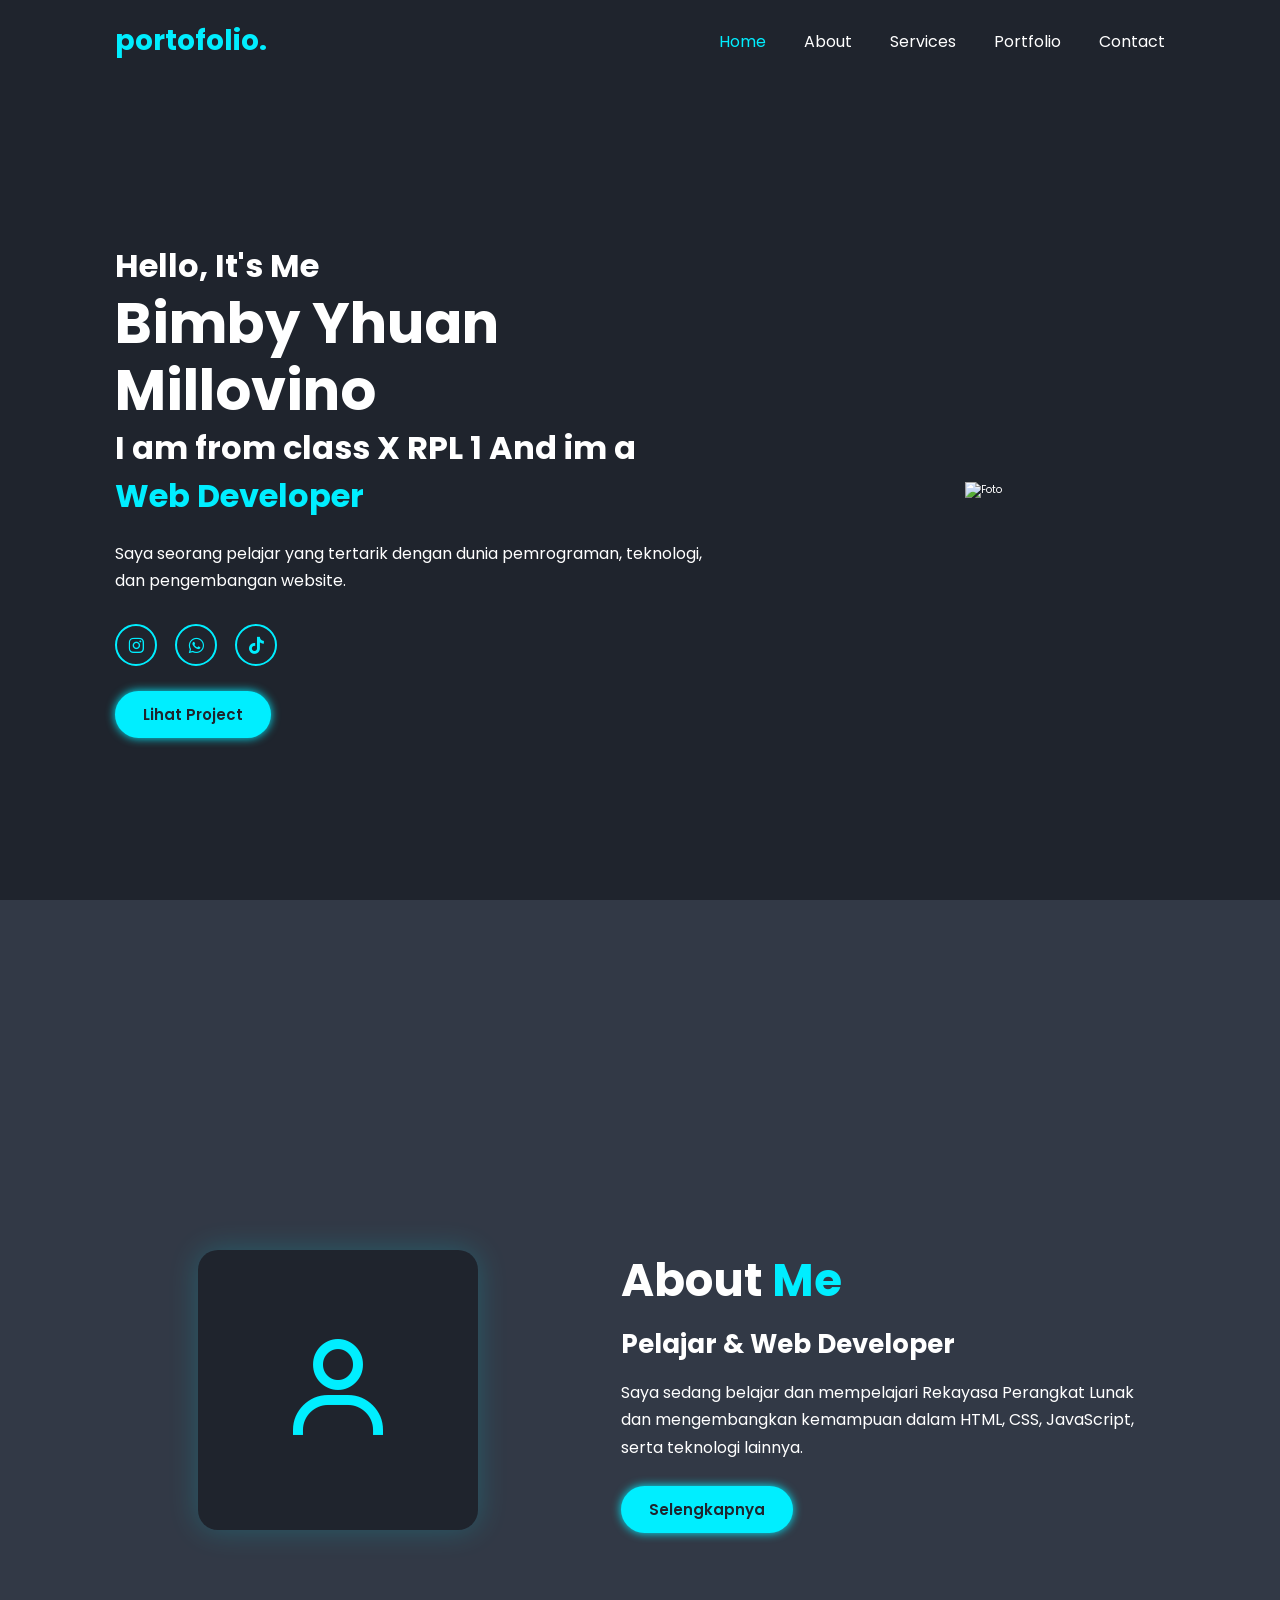
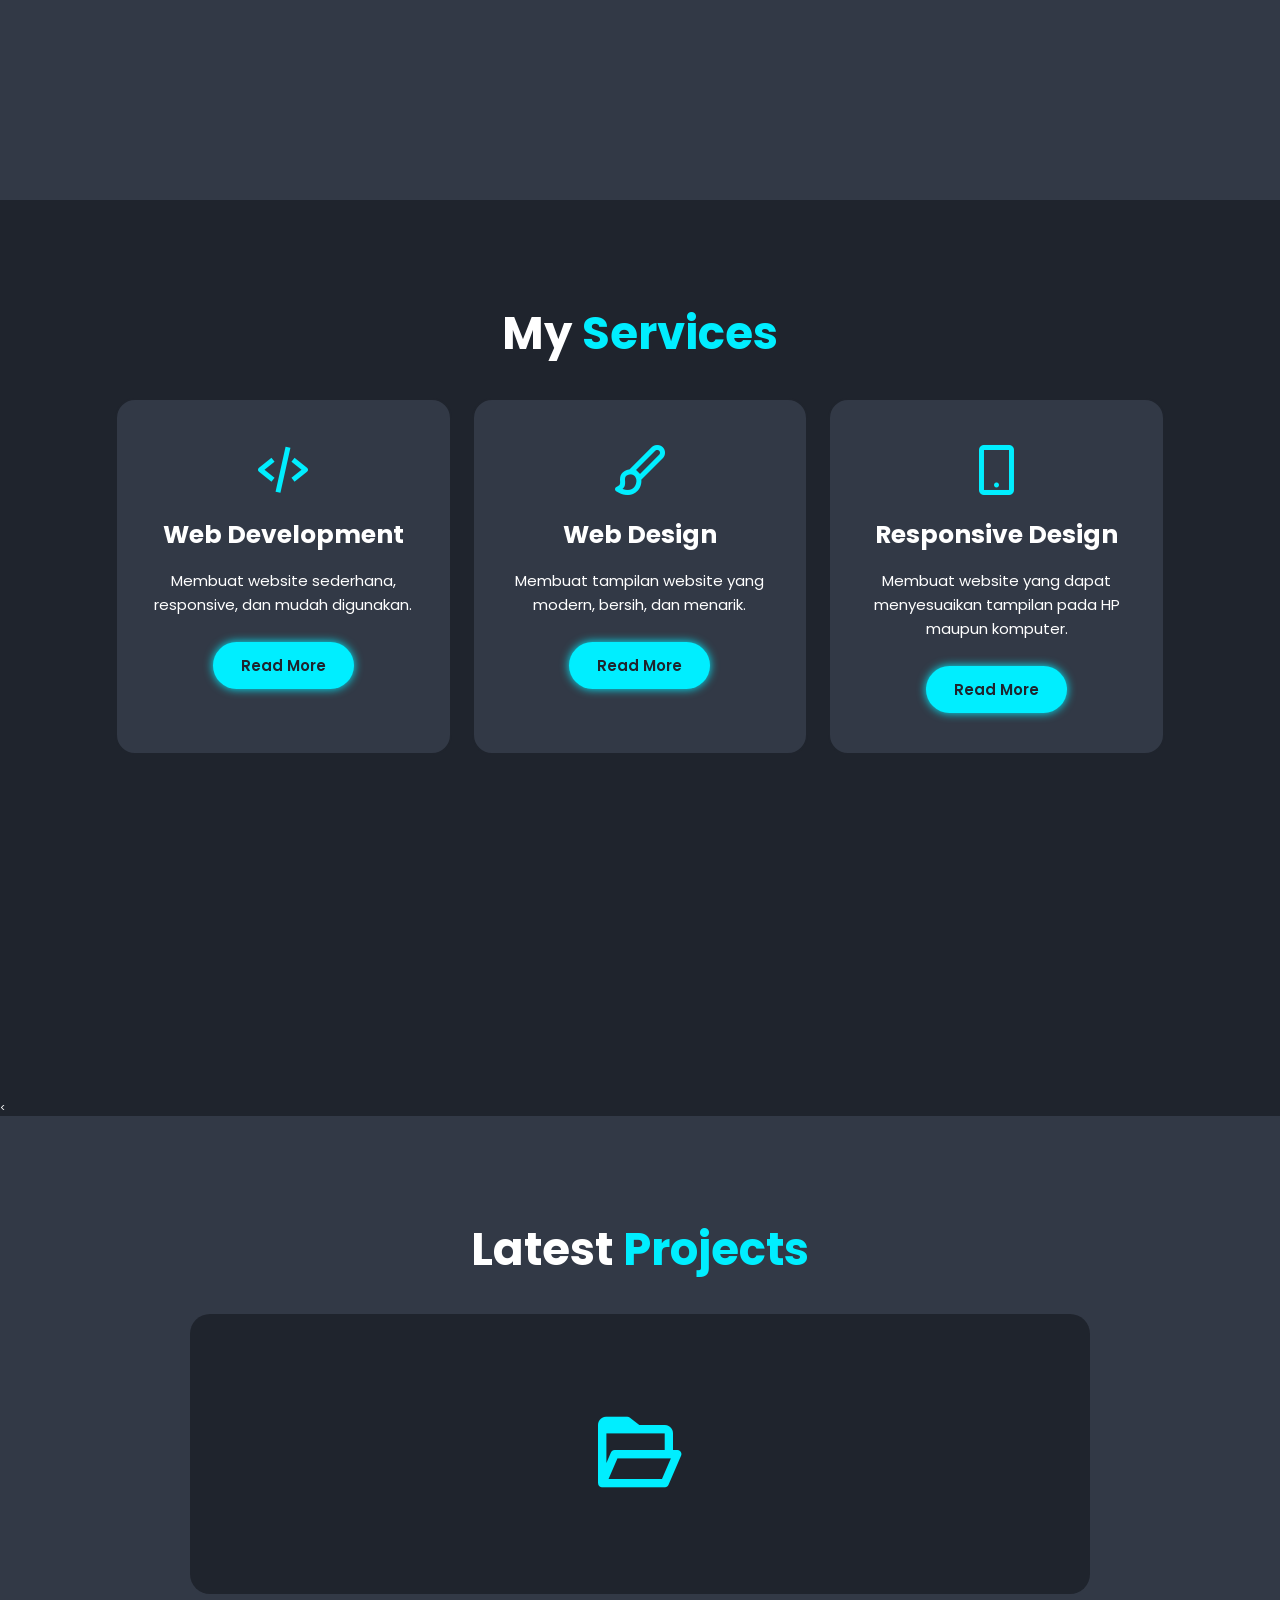
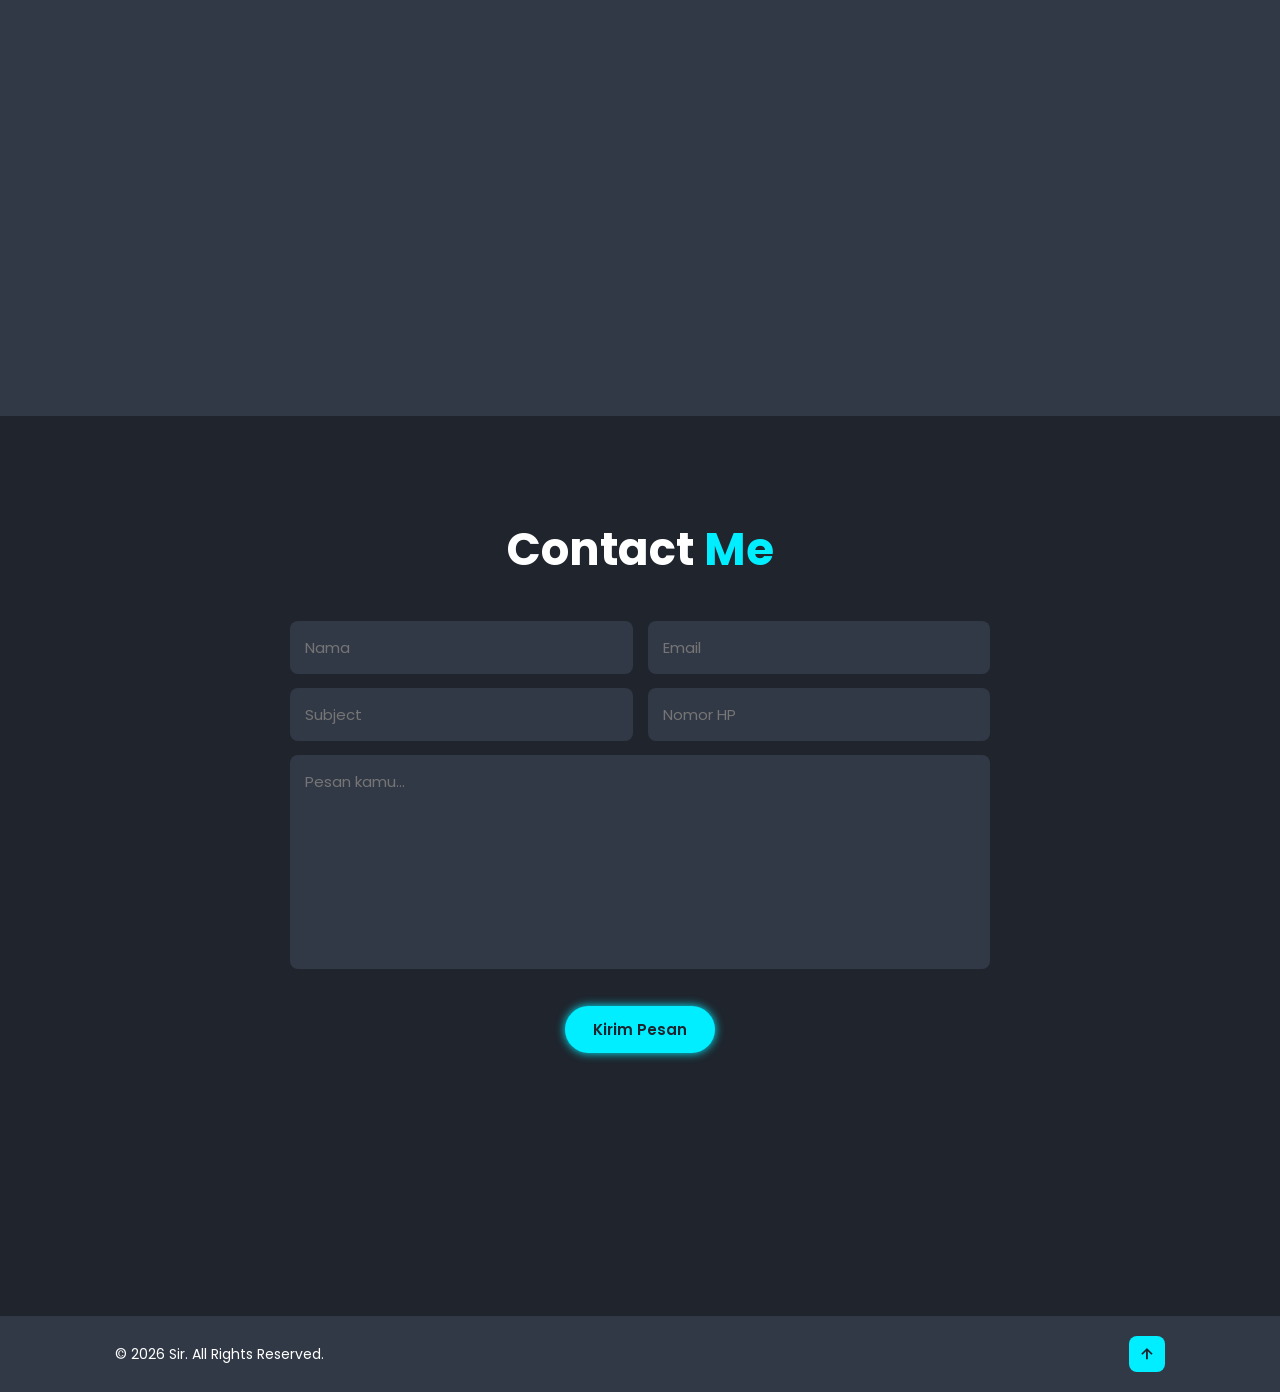
==== index.html @ c968d8e3 "Rename index (2).html to index.html" ====
<!DOCTYPE html>
<html lang="id">

<head>
    <meta charset="UTF-8">
    <meta name="viewport" content="width=device-width, initial-scale=1.0">
    <title>Portfolio | Sir</title>

    <!-- Boxicons -->
    <link href="https://unpkg.com/boxicons@2.1.4/css/boxicons.min.css" rel="stylesheet">

    <!-- CSS -->
    <link rel="stylesheet" href="style.css">
</head>

<body>

    <!-- Navbar -->
    <header class="header">
        <a href="#home" class="logo"><span>portofolio.</span></a>

        <i class="bx bx-menu" id="menu-icon"></i>

        <nav class="navbar">
            <a href="#home" class="active">Home</a>
            <a href="#about">About</a>
            <a href="#services">Services</a>
            <a href="#portfolio">Portfolio</a>
            <a href="#contact">Contact</a>
        </nav>
    </header>


    <!-- Home -->
    <section class="home" id="home">
        <div class="home-content reveal">
            <h3>Hello, It's Me</h3>
            <h1>Bimby Yhuan Millovino</h1)>
                <h3>I am from class X RPL 1 And im a <span id="typing"></span></h3>

                <p>
                    Saya seorang pelajar yang tertarik dengan dunia
                    pemrograman, teknologi, dan pengembangan website.
                </p>

                <div class="social-media">
                    <a href="https://www.instragram.com/fakyodik?stkn=MWJqdzV2d2hxaXAzaw=="><i
                            class="bx bxl-instagram"></i></a>
                    <a href="https://wa.me/qr/2HFZHZA7HBWBN1"><i class="bx bxl-whatsapp"></i></a>
                    <a href=""><i class="bx bxl-tiktok"></i></a>
                </div>

                <a href="#portfolio" class="btn">Lihat Project</a>
        </div>

        <img src="images/menu.png" alt="Foto" width="200">

        </div>
    </section>


    <!-- About -->
    <section class="about" id="about">
        <div class="about-img reveal">
            <div class="about-box">
                <i class="bx bx-user"></i>
            </div>
        </div>

        <div class="about-content reveal">
            <h2 class="heading">About <span>Me</span></h2>

            <h3>Pelajar & Web Developer</h3>

            <p>
                Saya sedang belajar dan mempelajari Rekayasa Perangkat Lunak
                dan mengembangkan kemampuan dalam HTML, CSS,
                JavaScript, serta teknologi lainnya.
            </p>

            <a href="#contact" class="btn">Selengkapnya</a>
        </div>
    </section>


    <!-- Services -->
    <section class="services" id="services">
        <h2 class="heading">My <span>Services</span></h2>

        <div class="services-container">

            <div class="service-box reveal">
                <i class="bx bx-code-alt"></i>
                <h3>Web Development</h3>
                <p>
                    Membuat website sederhana, responsive,
                    dan mudah digunakan.
                </p>
                <a href="#" class="btn">Read More</a>
            </div>

            <div class="service-box reveal">
                <i class="bx bx-paint"></i>
                <h3>Web Design</h3>
                <p>
                    Membuat tampilan website yang modern,
                    bersih, dan menarik.
                </p>
                <a href="#" class="btn">Read More</a>
            </div>

            <div class="service-box reveal">
                <i class="bx bx-mobile-alt"></i>
                <h3>Responsive Design</h3>
                <p>
                    Membuat website yang dapat menyesuaikan
                    tampilan pada HP maupun komputer.
                </p>
                <a href="#" class="btn">Read More</a>
            </div>

        </div>
    </section>

    <<!-- Portfolio -->
        <section class="portfolio" id="portfolio">
            <h2 class="heading">Latest <span>Projects</span></h2>

            <div class="portfolio-container">

                <a href="https://drive.google.com/drive/folders/1ogwIkoprTf-00N6J4HQ67AAacY0XNGYT"
                    class="portfolio-box reveal" target="_blank">

                    <div class="project-icon">
                        <i class="bx bx-folder-open"></i>
                    </div>

                    <div class="portfolio-layer">
                        <h4>Project Portfolio</h4>
                        <p>
                            Klik untuk melihat project saya di Google Drive.
                        </p>

                        <i class="bx bx-link-external"></i>
                    </div>

                </a>

            </div>
        </section>


        <!-- Contact -->
        <section class="contact" id="contact">
            <h2 class="heading">Contact <span>Me</span></h2>

            <form id="contact-form" class="reveal">

                <div class="input-box">
                    <input type="text" placeholder="Nama" required>
                    <input type="email" placeholder="Email" required>
                </div>

                <div class="input-box">
                    <input type="text" placeholder="Subject" required>
                    <input type="tel" placeholder="Nomor HP">
                </div>

                <textarea cols="30" rows="8" placeholder="Pesan kamu..." required></textarea>

                <button type="submit" class="btn">
                    Kirim Pesan
                </button>

            </form>
        </section>


        <!-- Footer -->
        <footer class="footer">
            <div class="footer-text">
                <p>© 2026 Sir. All Rights Reserved.</p>
            </div>

            <div class="footer-iconTop">
                <a href="#home">
                    <i class="bx bx-up-arrow-alt"></i>
                </a>
            </div>
        </footer>


        <!-- JavaScript -->
        <script src="script.js"></script>

</body>

</html>
---- style.css ----
@import url('https://fonts.googleapis.com/css2?family=Poppins:wght@300;400;500;600;700;800&display=swap');

* {
    margin: 0;
    padding: 0;
    box-sizing: border-box;
    text-decoration: none;
    border: none;
    outline: none;
    scroll-behavior: smooth;
    font-family: 'Poppins', sans-serif;
}

:root {
    --bg-color: #1f242d;
    --second-bg-color: #323946;
    --text-color: #fff;
    --main-color: #00eeff;
}

html {
    font-size: 62.5%;
    overflow-x: hidden;
}

body {
    background: var(--bg-color);
    color: var(--text-color);
}

section {
    min-height: 100vh;
    padding: 10rem 9% 2rem;
}


/* ================= HEADER ================= */

.header {
    position: fixed;
    top: 0;
    left: 0;
    width: 100%;
    padding: 2rem 9%;
    background: var(--bg-color);
    display: flex;
    justify-content: space-between;
    align-items: center;
    z-index: 100;
}

.logo {
    font-size: 2.8rem;
    color: var(--text-color);
    font-weight: 700;
}

.logo span {
    color: var(--main-color);
}

.navbar a {
    font-size: 1.6rem;
    color: var(--text-color);
    margin-left: 3.5rem;
    transition: .3s;
}

.navbar a:hover,
.navbar a.active {
    color: var(--main-color);
}

#menu-icon {
    font-size: 3.6rem;
    color: var(--text-color);
    display: none;
}


/* ================= HOME ================= */

.home {
    display: flex;
    justify-content: space-between;
    align-items: center;
    gap: 4rem;
}

.home-content {
    max-width: 60rem;
}

.home-content h3 {
    font-size: 3.2rem;
    font-weight: 700;
}

.home-content h1 {
    font-size: 5.6rem;
    font-weight: 700;
    line-height: 1.2;
}

.home-content h3 span {
    color: var(--main-color);
}

.home-content p {
    font-size: 1.6rem;
    margin: 2rem 0 3rem;
    line-height: 1.7;
}

.social-media a {
    display: inline-flex;
    justify-content: center;
    align-items: center;
    width: 4.2rem;
    height: 4.2rem;
    border: .2rem solid var(--main-color);
    border-radius: 50%;
    font-size: 2rem;
    color: var(--main-color);
    margin-right: 1.5rem;
    transition: .4s;
}

.social-media a:hover {
    background: var(--main-color);
    color: var(--bg-color);
    box-shadow: 0 0 1.5rem var(--main-color);
}

.btn {
    display: inline-block;
    padding: 1.2rem 2.8rem;
    background: var(--main-color);
    border-radius: 4rem;
    box-shadow: 0 0 1rem var(--main-color);
    font-size: 1.5rem;
    color: var(--bg-color);
    font-weight: 600;
    margin-top: 2.5rem;
    transition: .3s;
}

.btn:hover {
    box-shadow: none;
    transform: scale(1.03);
}

.home-img {
    display: flex;
    justify-content: center;
    align-items: center;
}

.circle {
    width: 32rem;
    height: 32rem;
    border-radius: 50%;
    background: var(--main-color);
    display: flex;
    justify-content: center;
    align-items: center;
    box-shadow: 0 0 4rem var(--main-color);
    animation: float 3s ease-in-out infinite;
}

.profile-icon {
    width: 25rem;
    height: 25rem;
    background: var(--second-bg-color);
    border-radius: 50%;
    display: flex;
    justify-content: center;
    align-items: center;
}

.profile-icon i {
    font-size: 12rem;
    color: var(--main-color);
}

@keyframes float {
    0%, 100% {
        transform: translateY(0);
    }

    50% {
        transform: translateY(-2rem);
    }
}


/* ================= ABOUT ================= */

.about {
    background: var(--second-bg-color);
    display: flex;
    align-items: center;
    gap: 6rem;
}

.about-img {
    width: 45%;
    display: flex;
    justify-content: center;
}

.about-box {
    width: 28rem;
    height: 28rem;
    border-radius: 2rem;
    background: var(--bg-color);
    display: flex;
    justify-content: center;
    align-items: center;
    box-shadow: 0 0 3rem rgba(0, 238, 255, .2);
}

.about-box i {
    font-size: 12rem;
    color: var(--main-color);
}

.about-content {
    width: 55%;
}

.heading {
    font-size: 4.5rem;
    text-align: center;
    margin-bottom: 3rem;
}

.heading span {
    color: var(--main-color);
}

.about-content .heading {
    text-align: left;
    margin-bottom: 1rem;
}

.about-content h3 {
    font-size: 2.6rem;
}

.about-content p {
    font-size: 1.6rem;
    line-height: 1.7;
    margin-top: 1.5rem;
}


/* ================= SERVICES ================= */

.services {
    background: var(--bg-color);
}

.services-container {
    display: grid;
    grid-template-columns: repeat(3, 1fr);
    gap: 2rem;
}

.service-box {
    background: var(--second-bg-color);
    padding: 4rem 2rem;
    border-radius: 2rem;
    text-align: center;
    border: .2rem solid var(--bg-color);
    transition: .4s;
}

.service-box:hover {
    border-color: var(--main-color);
    transform: translateY(-1rem);
}

.service-box i {
    font-size: 6rem;
    color: var(--main-color);
}

.service-box h3 {
    font-size: 2.5rem;
    margin: 1.5rem 0;
}

.service-box p {
    font-size: 1.5rem;
    line-height: 1.6;
}

/* ================= PORTFOLIO ================= */

.portfolio {
    background: var(--second-bg-color);
}

.portfolio-container {
    display: flex;
    justify-content: center;
    align-items: center;
}

.portfolio-box {
    width: 100%;
    max-width: 900px;
    height: 280px;
    background: var(--bg-color);
    border-radius: 2rem;
    overflow: hidden;
    position: relative;
    display: flex;
    justify-content: center;
    align-items: center;
    cursor: pointer;
    border: .2rem solid transparent;
    transition: .4s;
}

.portfolio-box:hover {
    border-color: var(--main-color);
    box-shadow: 0 0 2rem var(--main-color);
}

.project-icon i {
    font-size: 10rem;
    color: var(--main-color);
}

.portfolio-layer {
    position: absolute;
    inset: 0;
    background: linear-gradient(
        rgba(0, 238, 255, .85),
        rgba(0, 238, 255, .95)
    );

    color: var(--bg-color);

    display: flex;
    justify-content: center;
    align-items: center;
    flex-direction: column;

    padding: 2rem;
    text-align: center;

    transform: translateY(100%);
    transition: .4s;
}

.portfolio-box:hover .portfolio-layer {
    transform: translateY(0);
}

.portfolio-layer h4 {
    font-size: 2.6rem;
}

.portfolio-layer p {
    font-size: 1.5rem;
    margin: 1rem 0;
}

.portfolio-layer i {
    font-size: 3rem;
}




/* ================= CONTACT ================= */

.contact {
    background: var(--bg-color);
}

.contact form {
    max-width: 70rem;
    margin: 1rem auto;
    text-align: center;
}

.input-box {
    display: flex;
    gap: 1.5rem;
}

.input-box input,
.contact textarea {
    width: 100%;
    padding: 1.5rem;
    background: var(--second-bg-color);
    color: var(--text-color);
    border-radius: .8rem;
    font-size: 1.5rem;
    margin: .7rem 0;
}

.contact textarea {
    resize: none;
}


/* ================= FOOTER ================= */

.footer {
    display: flex;
    justify-content: space-between;
    align-items: center;
    padding: 2rem 9%;
    background: var(--second-bg-color);
}

.footer-text p {
    font-size: 1.4rem;
}

.footer-iconTop a {
    display: inline-flex;
    justify-content: center;
    align-items: center;
    padding: .8rem;
    background: var(--main-color);
    border-radius: .8rem;
    color: var(--bg-color);
    font-size: 2rem;
}


/* ================= ANIMATION ================= */

.reveal {
    opacity: 0;
    transform: translateY(5rem);
    transition: 1s;
}

.reveal.show {
    opacity: 1;
    transform: translateY(0);
}


/* ================= RESPONSIVE ================= */

@media (max-width: 991px) {

    html {
        font-size: 55%;
    }

    .header {
        padding: 2rem 4%;
    }

    section {
        padding: 10rem 4% 2rem;
    }

    .footer {
        padding: 2rem 4%;
    }
}


@media (max-width: 768px) {

    #menu-icon {
        display: block;
        cursor: pointer;
    }

    .navbar {
        position: absolute;
        top: 100%;
        left: 0;
        width: 100%;
        padding: 1rem 4%;
        background: var(--bg-color);
        display: none;
    }

    .navbar.active {
        display: block;
    }

    .navbar a {
        display: block;
        margin: 2rem 0;
        font-size: 2rem;
    }

    .home {
        flex-direction: column-reverse;
        text-align: center;
        padding-top: 12rem;
    }

    .home-content h3 {
        font-size: 2.6rem;
    }

    .home-content h1 {
        font-size: 4.8rem;
    }

    .circle {
        width: 24rem;
        height: 24rem;
    }

    .profile-icon {
        width: 19rem;
        height: 19rem;
    }

    .profile-icon i {
        font-size: 8rem;
    }

    .about {
        flex-direction: column;
        text-align: center;
    }

    .about-img,
    .about-content {
        width: 100%;
    }

    .about-content .heading {
        text-align: center;
    }

    .services-container,
    .portfolio-container {
        grid-template-columns: 1fr;
    }
}


@media (max-width: 450px) {

    html {
        font-size: 50%;
    }

    .input-box {
        flex-direction: column;
    }

    .footer {
        flex-direction: column-reverse;
        gap: 1.5rem;
    }
}
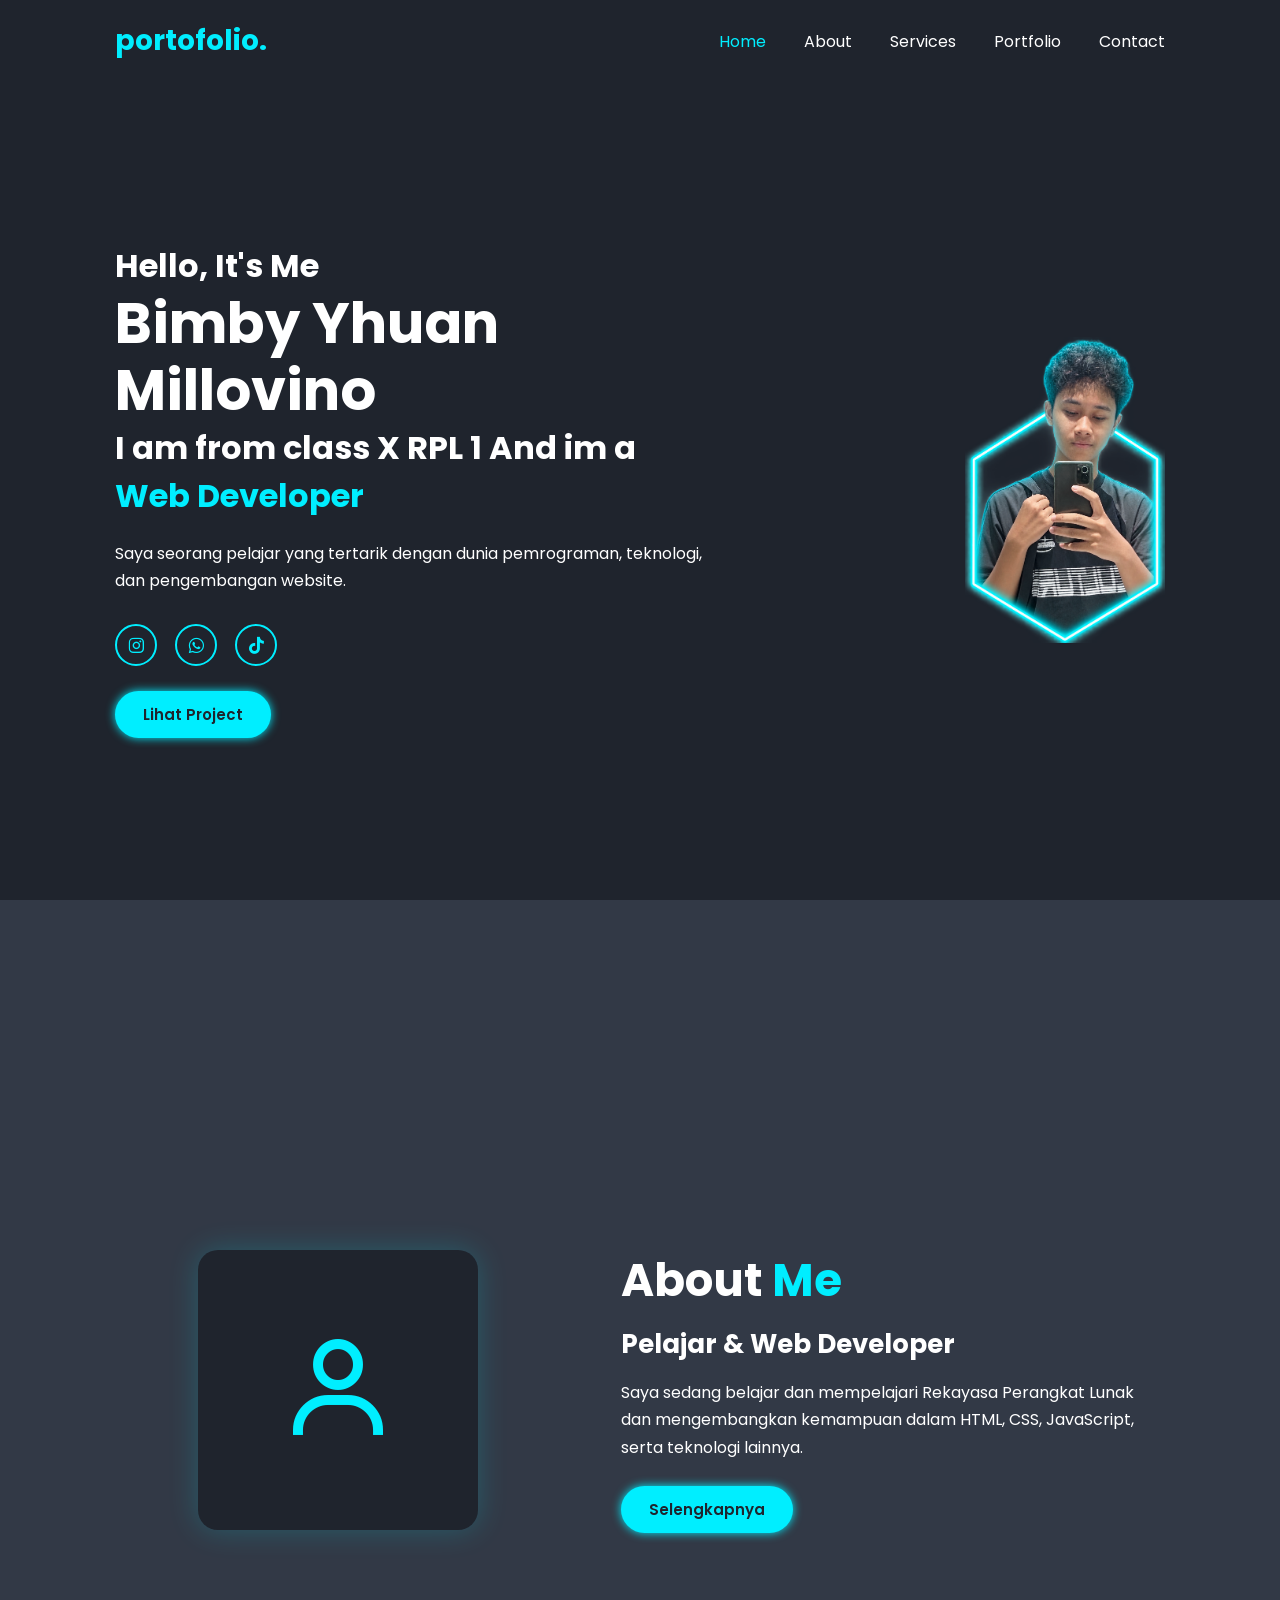
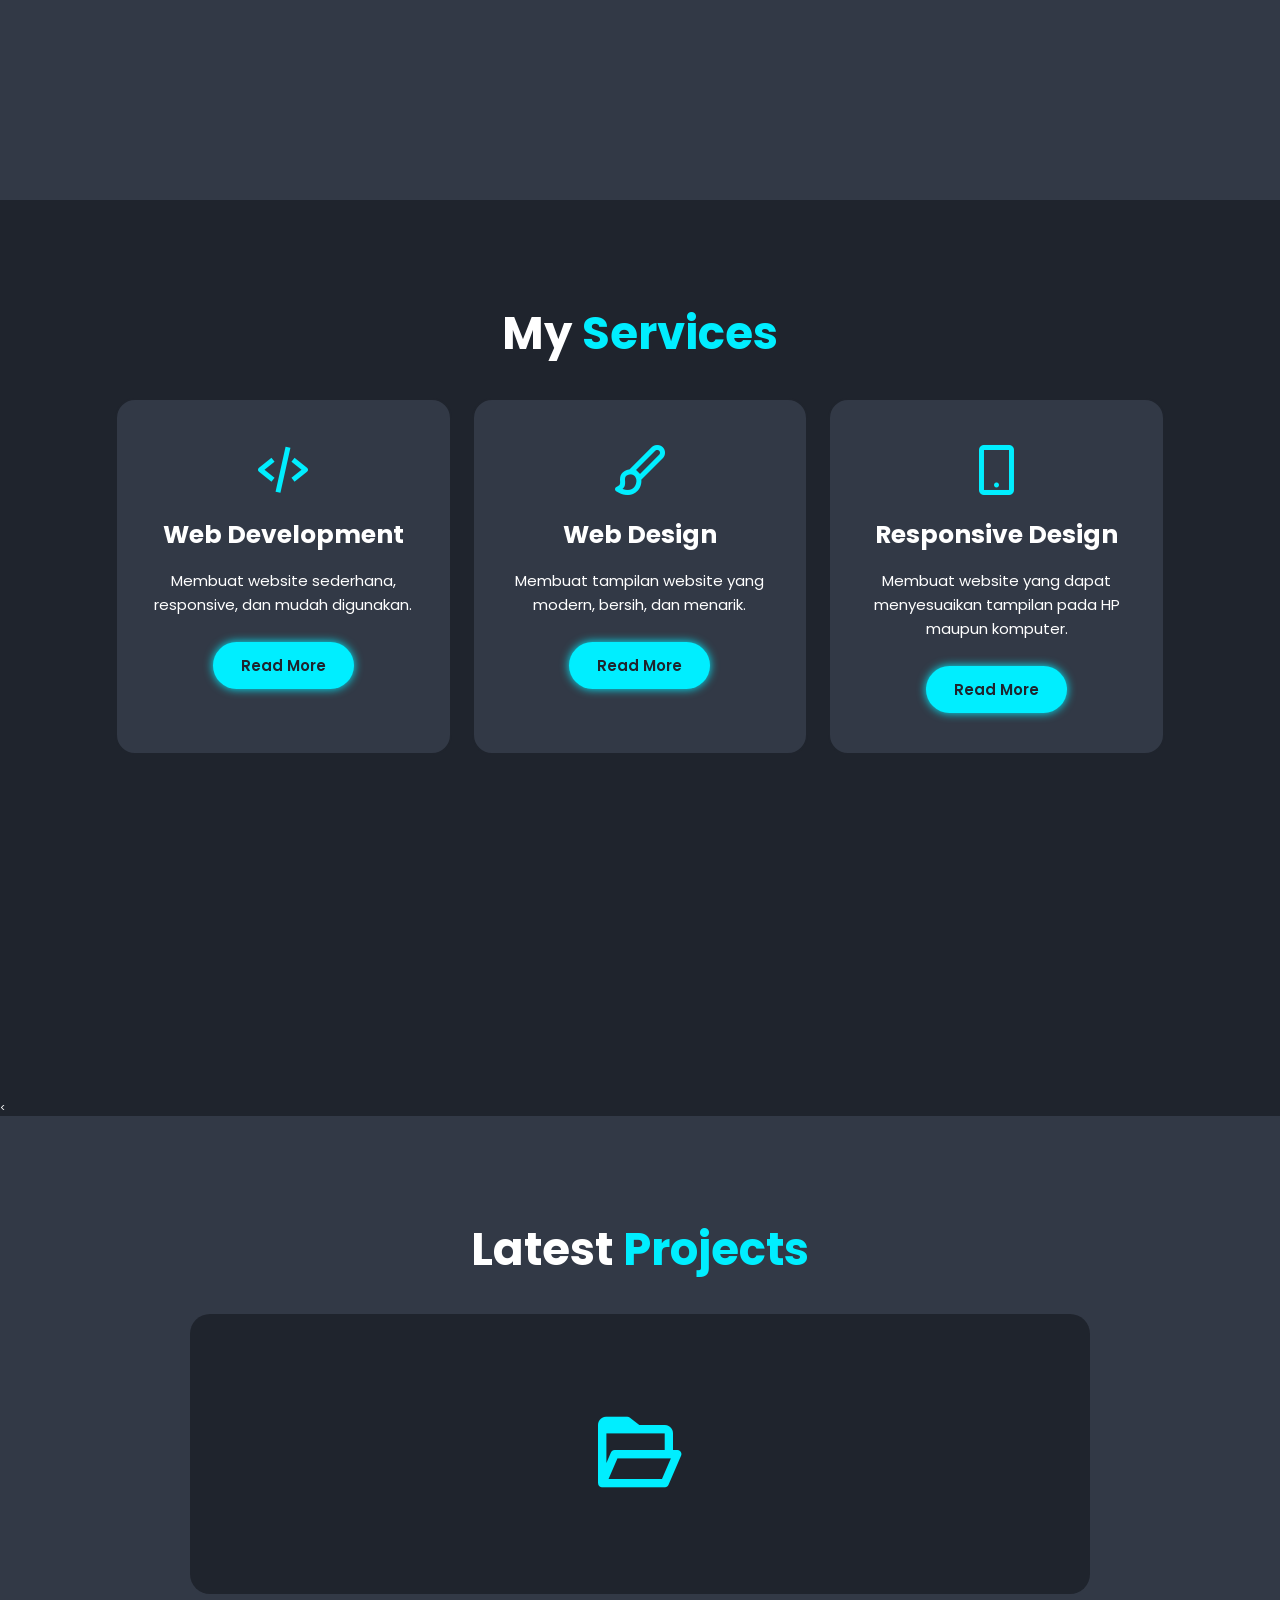
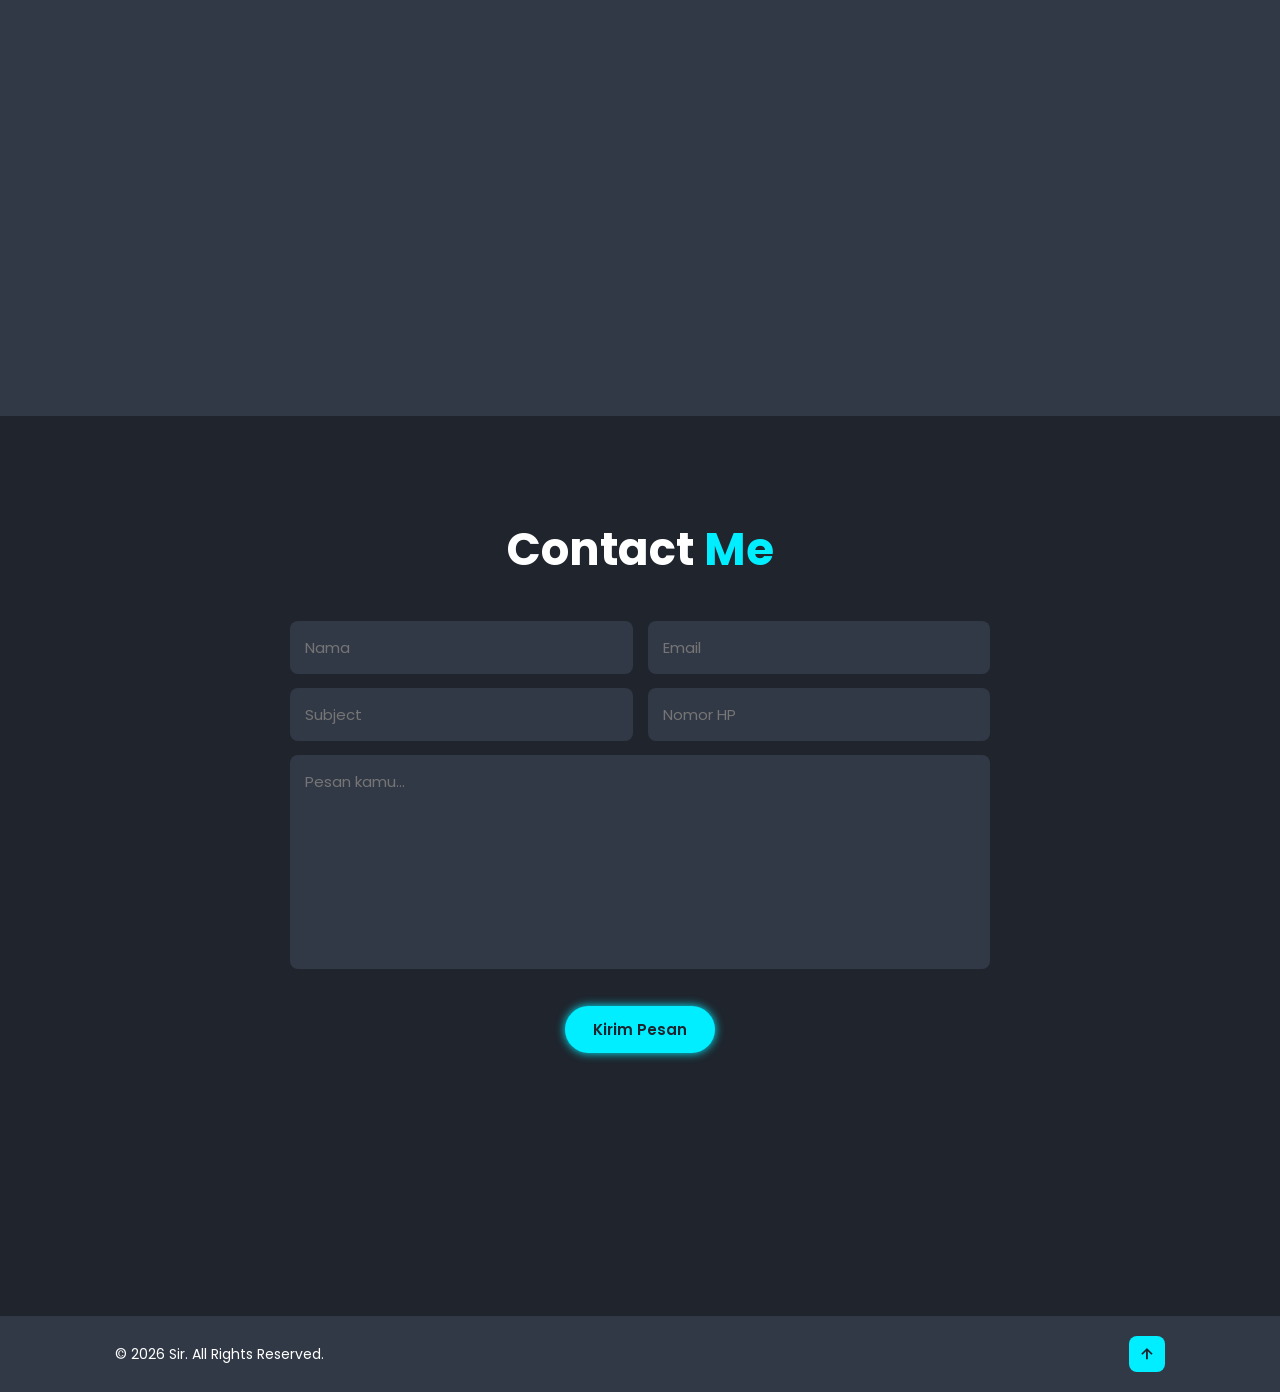
==== commit b8a8cbea: "Fix image source path in index.html" ====
--- a/index.html
+++ b/index.html
@@ -53,7 +53,7 @@
                 <a href="#portfolio" class="btn">Lihat Project</a>
         </div>
 
-        <img src="images/menu.png" alt="Foto" width="200">
+        <img src="menu.png" alt="Foto" width="200">
 
         </div>
     </section>
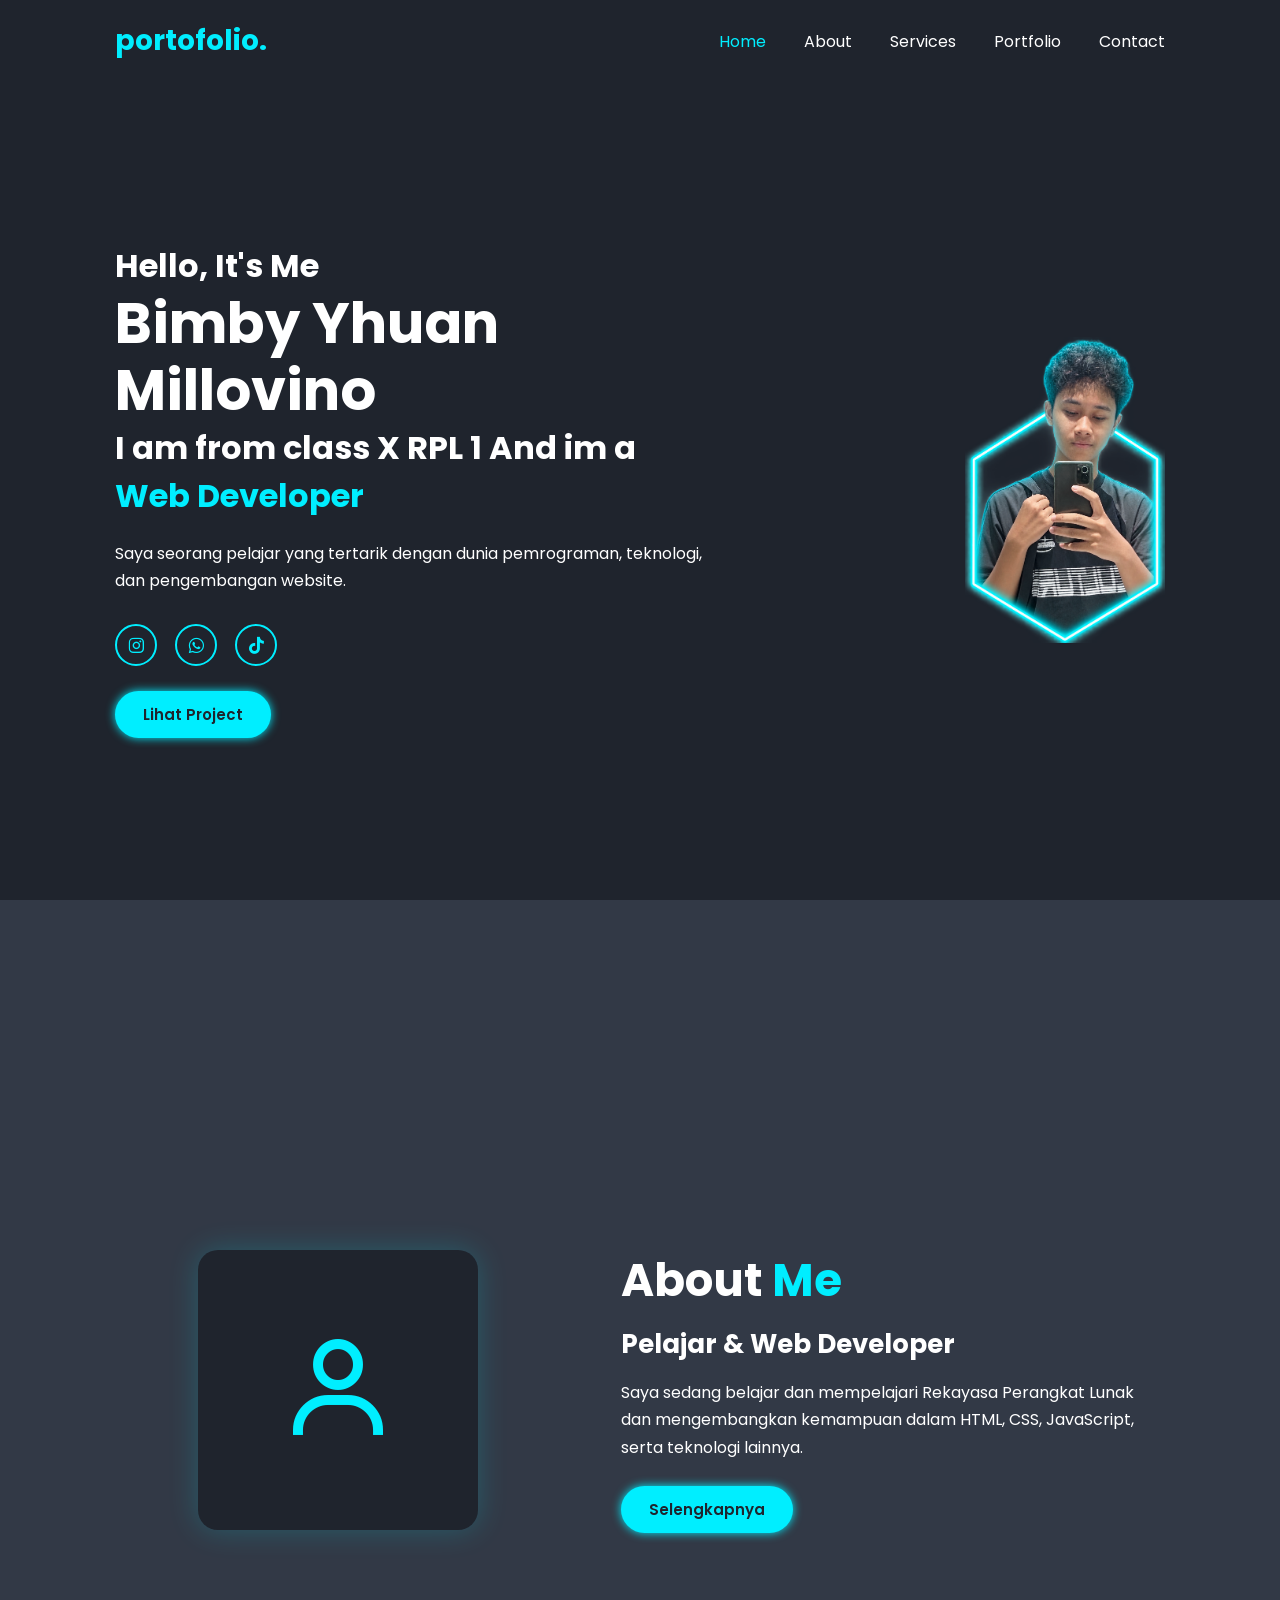
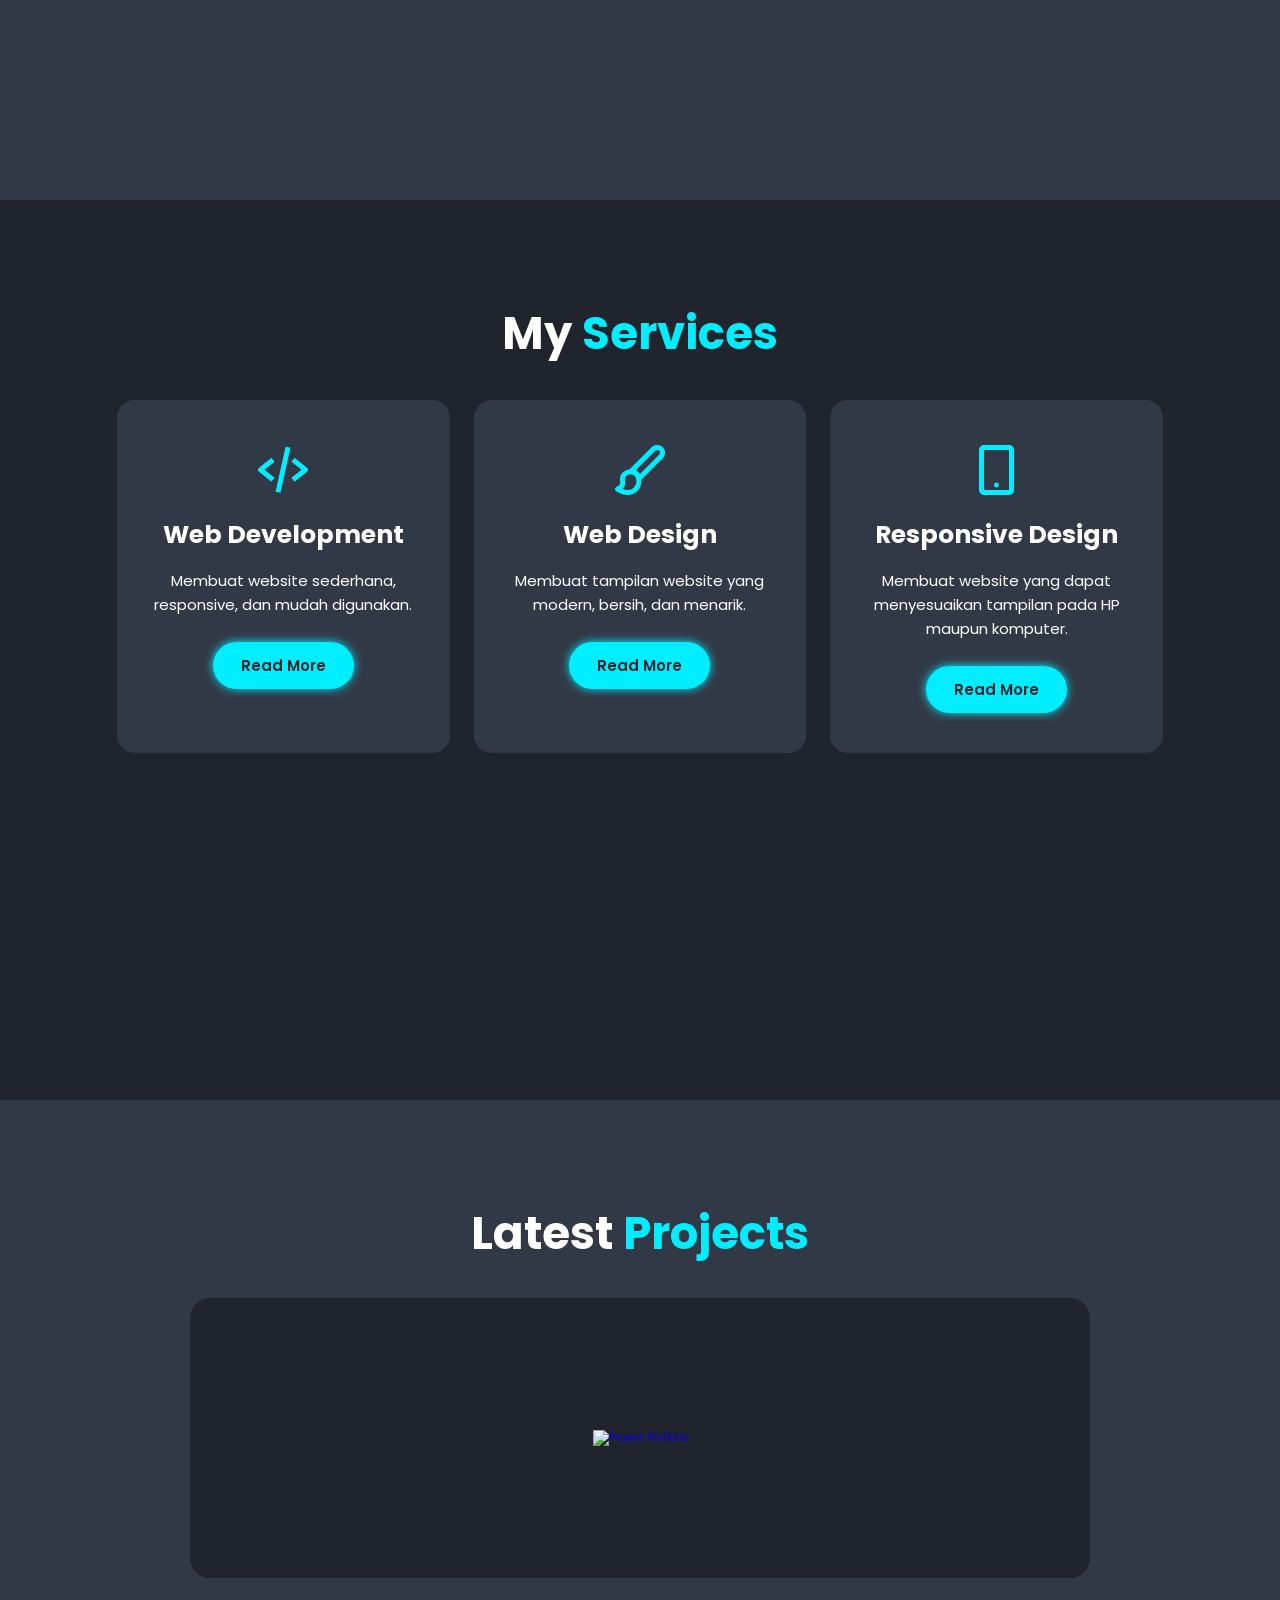
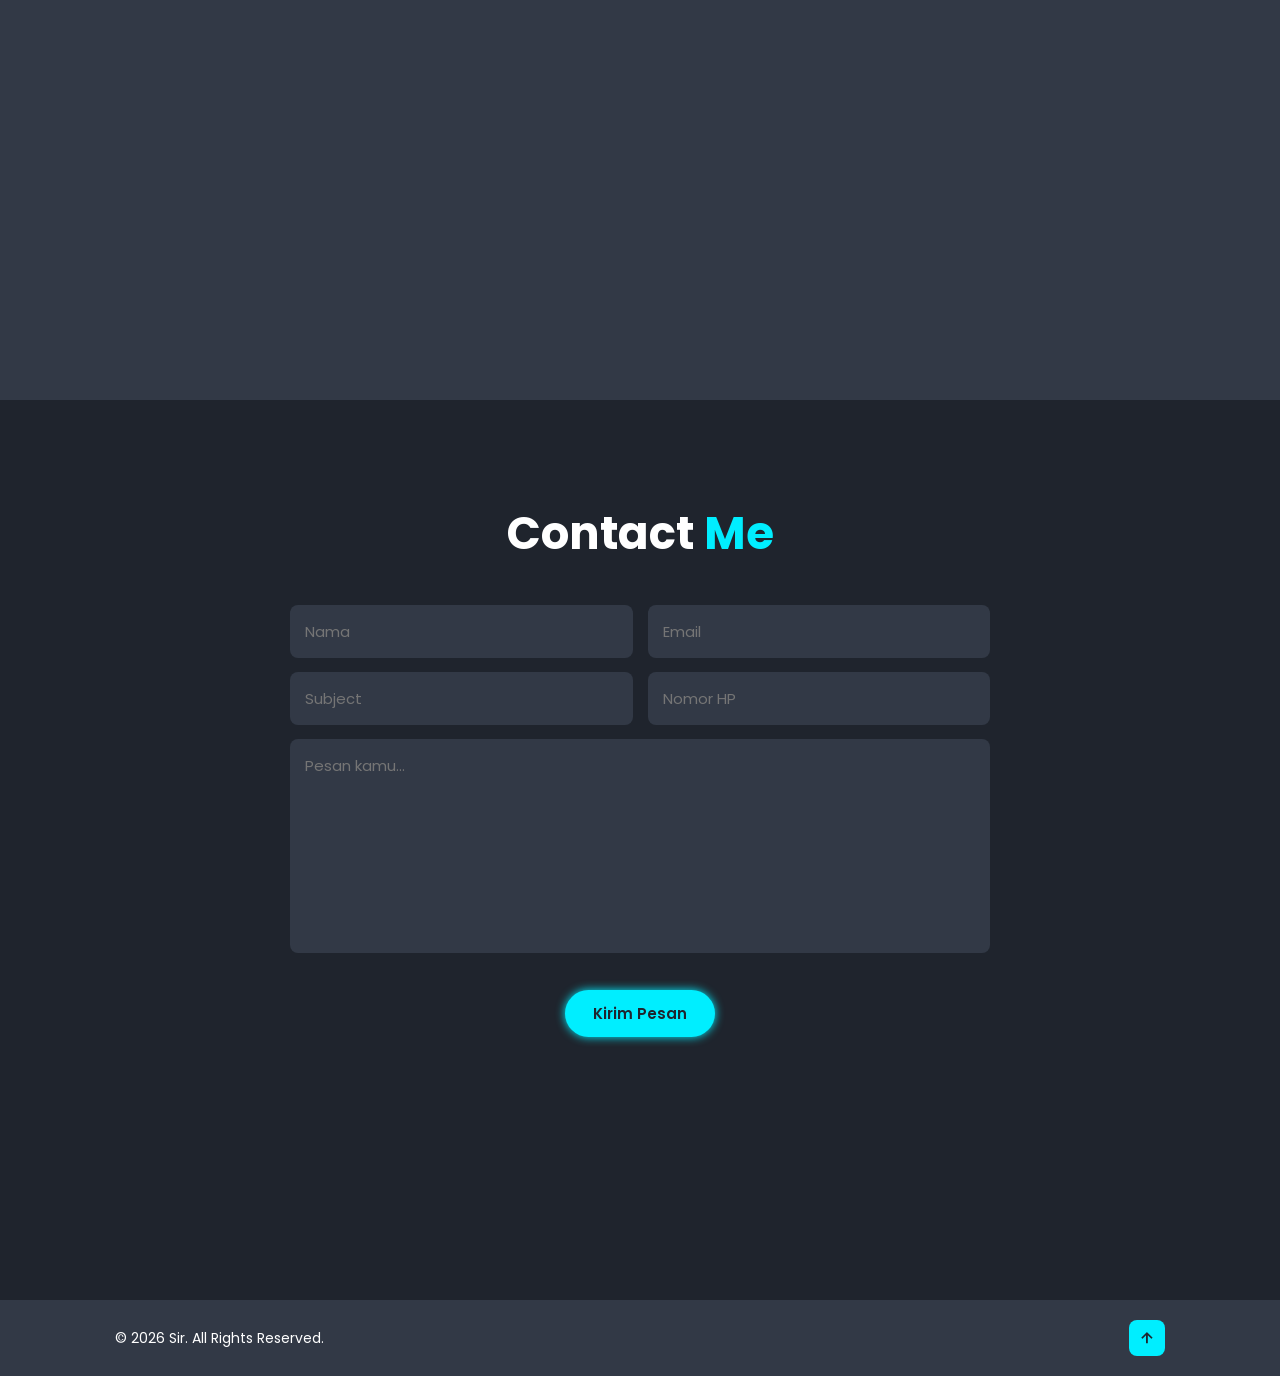
==== commit 5740c2d6: "Replace portfolio icon with image support for single project" ====
--- a/index.html
+++ b/index.html
@@ -35,22 +35,22 @@
     <section class="home" id="home">
         <div class="home-content reveal">
             <h3>Hello, It's Me</h3>
-            <h1>Bimby Yhuan Millovino</h1)>
-                <h3>I am from class X RPL 1 And im a <span id="typing"></span></h3>
+            <h1>Bimby Yhuan Millovino</h1>
+            <h3>I am from class X RPL 1 And im a <span id="typing"></span></h3>
 
-                <p>
-                    Saya seorang pelajar yang tertarik dengan dunia
-                    pemrograman, teknologi, dan pengembangan website.
-                </p>
+            <p>
+                Saya seorang pelajar yang tertarik dengan dunia
+                pemrograman, teknologi, dan pengembangan website.
+            </p>
 
-                <div class="social-media">
-                    <a href="https://www.instragram.com/fakyodik?stkn=MWJqdzV2d2hxaXAzaw=="><i
-                            class="bx bxl-instagram"></i></a>
-                    <a href="https://wa.me/qr/2HFZHZA7HBWBN1"><i class="bx bxl-whatsapp"></i></a>
-                    <a href=""><i class="bx bxl-tiktok"></i></a>
-                </div>
+            <div class="social-media">
+                <a href="https://www.instragram.com/fakyodik?stkn=MWJqdzV2d2hxaXAzaw=="><i
+                        class="bx bxl-instagram"></i></a>
+                <a href="https://wa.me/qr/2HFZHZA7HBWBN1"><i class="bx bxl-whatsapp"></i></a>
+                <a href=""><i class="bx bxl-tiktok"></i></a>
+            </div>
 
-                <a href="#portfolio" class="btn">Lihat Project</a>
+            <a href="#portfolio" class="btn">Lihat Project</a>
         </div>
 
         <img src="menu.png" alt="Foto" width="200">
@@ -122,77 +122,75 @@
         </div>
     </section>
 
-    <<!-- Portfolio -->
-        <section class="portfolio" id="portfolio">
-            <h2 class="heading">Latest <span>Projects</span></h2>
+    <!-- Portfolio -->
+    <section class="portfolio" id="portfolio">
+        <h2 class="heading">Latest <span>Projects</span></h2>
 
-            <div class="portfolio-container">
+        <div class="portfolio-container">
 
-                <a href="https://drive.google.com/drive/folders/1ogwIkoprTf-00N6J4HQ67AAacY0XNGYT"
-                    class="portfolio-box reveal" target="_blank">
+            <a href="https://drive.google.com/drive/folders/1ogwIkoprTf-00N6J4HQ67AAacY0XNGYT"
+                class="portfolio-box reveal" target="_blank">
 
-                    <div class="project-icon">
-                        <i class="bx bx-folder-open"></i>
-                    </div>
+                <img src="your-project-image.jpg" alt="Project Portfolio" class="project-image">
 
-                    <div class="portfolio-layer">
-                        <h4>Project Portfolio</h4>
-                        <p>
-                            Klik untuk melihat project saya di Google Drive.
-                        </p>
+                <div class="portfolio-layer">
+                    <h4>Project Portfolio</h4>
+                    <p>
+                        Klik untuk melihat project saya di Google Drive.
+                    </p>
 
-                        <i class="bx bx-link-external"></i>
-                    </div>
+                    <i class="bx bx-link-external"></i>
+                </div>
 
-                </a>
+            </a>
 
-            </div>
-        </section>
+        </div>
+    </section>
 
 
-        <!-- Contact -->
-        <section class="contact" id="contact">
-            <h2 class="heading">Contact <span>Me</span></h2>
+    <!-- Contact -->
+    <section class="contact" id="contact">
+        <h2 class="heading">Contact <span>Me</span></h2>
 
-            <form id="contact-form" class="reveal">
+        <form id="contact-form" class="reveal">
 
-                <div class="input-box">
-                    <input type="text" placeholder="Nama" required>
-                    <input type="email" placeholder="Email" required>
-                </div>
+            <div class="input-box">
+                <input type="text" placeholder="Nama" required>
+                <input type="email" placeholder="Email" required>
+            </div>
 
-                <div class="input-box">
-                    <input type="text" placeholder="Subject" required>
-                    <input type="tel" placeholder="Nomor HP">
-                </div>
+            <div class="input-box">
+                <input type="text" placeholder="Subject" required>
+                <input type="tel" placeholder="Nomor HP">
+            </div>
 
-                <textarea cols="30" rows="8" placeholder="Pesan kamu..." required></textarea>
+            <textarea cols="30" rows="8" placeholder="Pesan kamu..." required></textarea>
 
-                <button type="submit" class="btn">
-                    Kirim Pesan
-                </button>
+            <button type="submit" class="btn">
+                Kirim Pesan
+            </button>
 
-            </form>
-        </section>
+        </form>
+    </section>
 
 
-        <!-- Footer -->
-        <footer class="footer">
-            <div class="footer-text">
-                <p>© 2026 Sir. All Rights Reserved.</p>
-            </div>
+    <!-- Footer -->
+    <footer class="footer">
+        <div class="footer-text">
+            <p>© 2026 Sir. All Rights Reserved.</p>
+        </div>
 
-            <div class="footer-iconTop">
-                <a href="#home">
-                    <i class="bx bx-up-arrow-alt"></i>
-                </a>
-            </div>
-        </footer>
+        <div class="footer-iconTop">
+            <a href="#home">
+                <i class="bx bx-up-arrow-alt"></i>
+            </a>
+        </div>
+    </footer>
 
 
-        <!-- JavaScript -->
-        <script src="script.js"></script>
+    <!-- JavaScript -->
+    <script src="script.js"></script>
 
 </body>
 
-</html>
+</html>
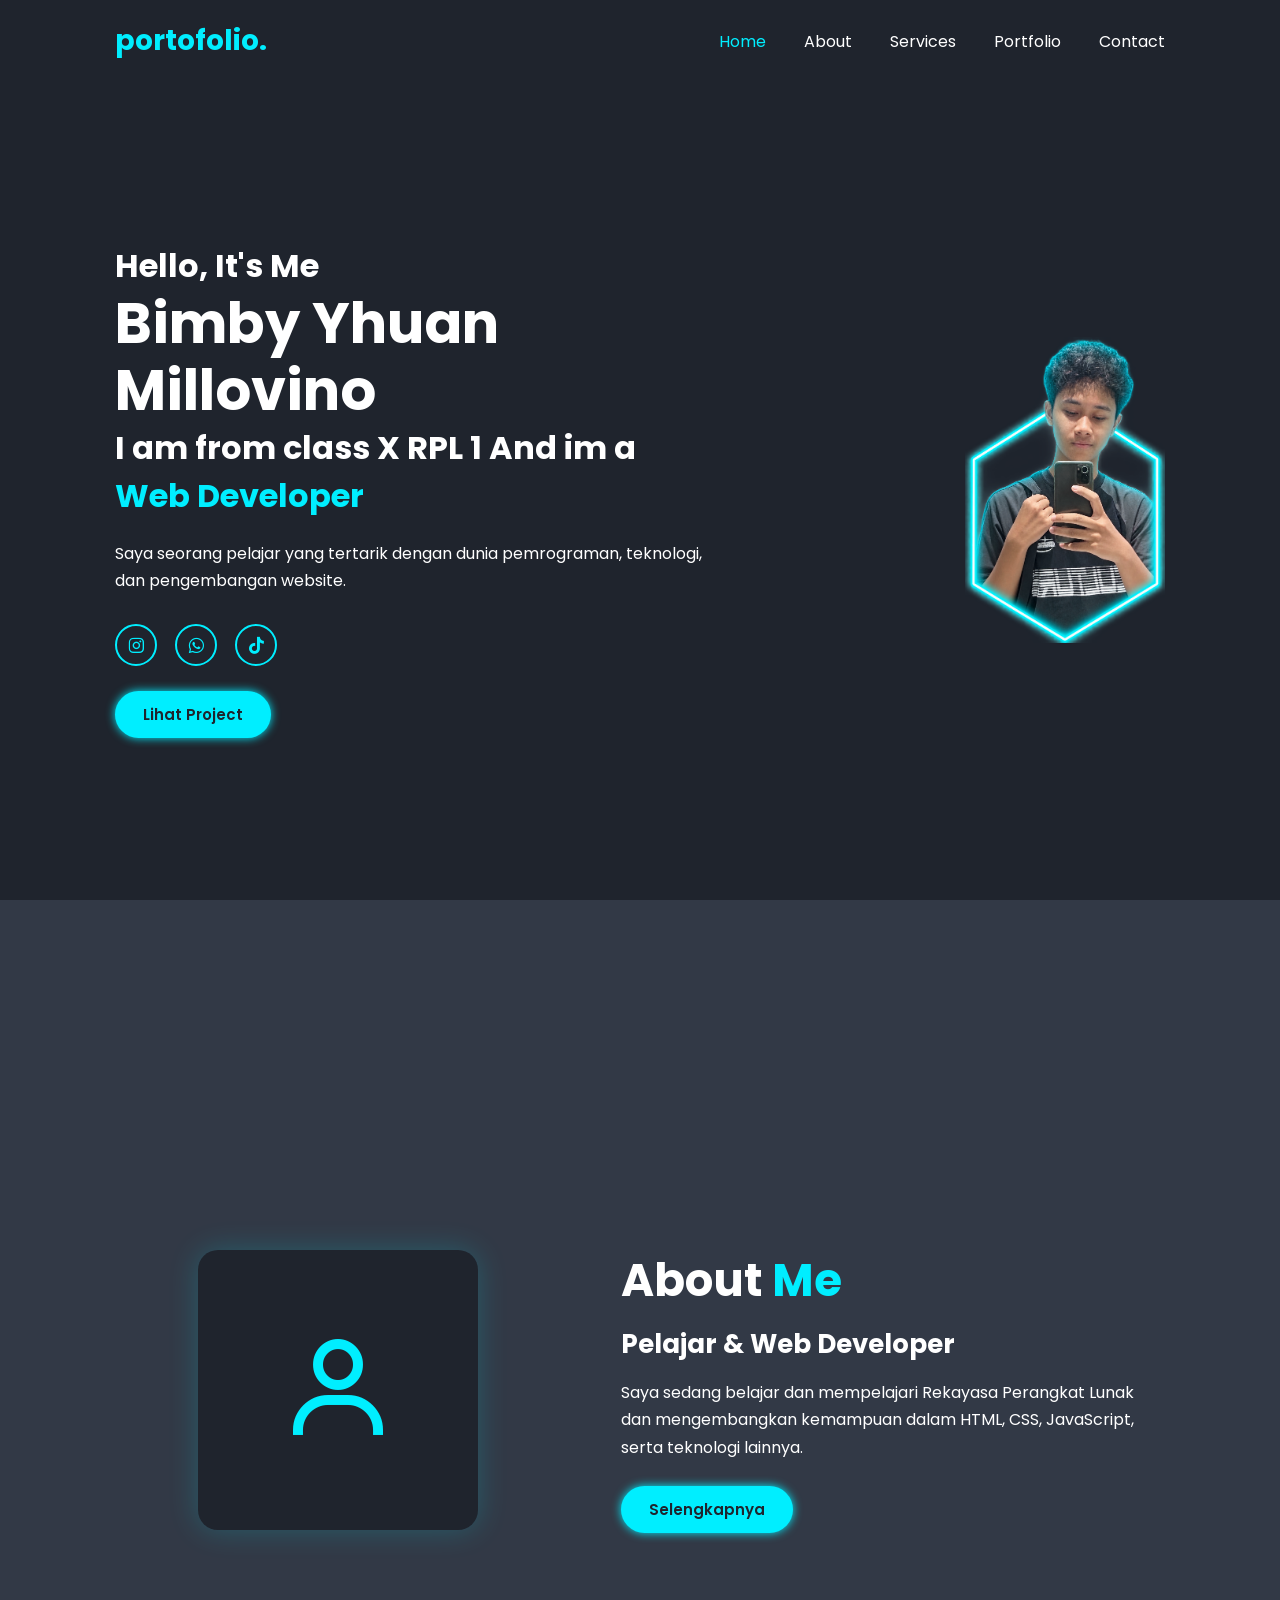
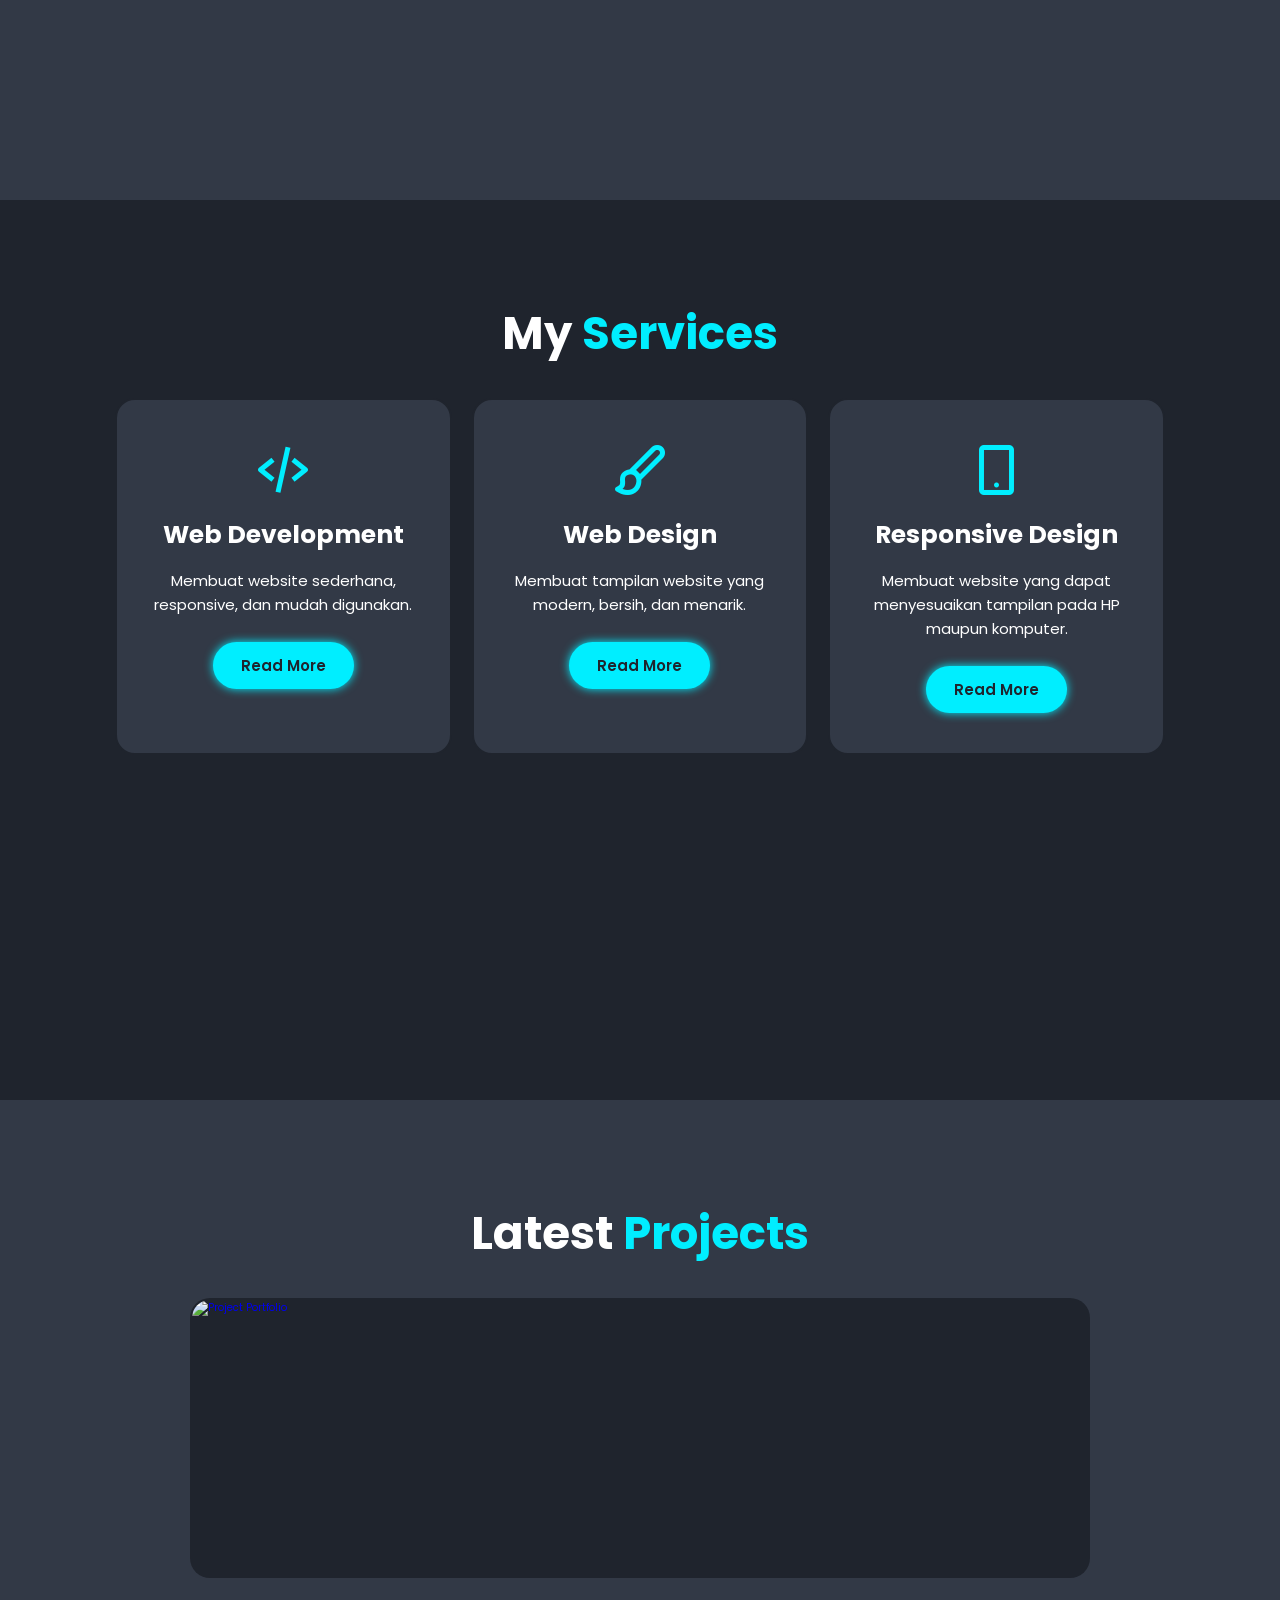
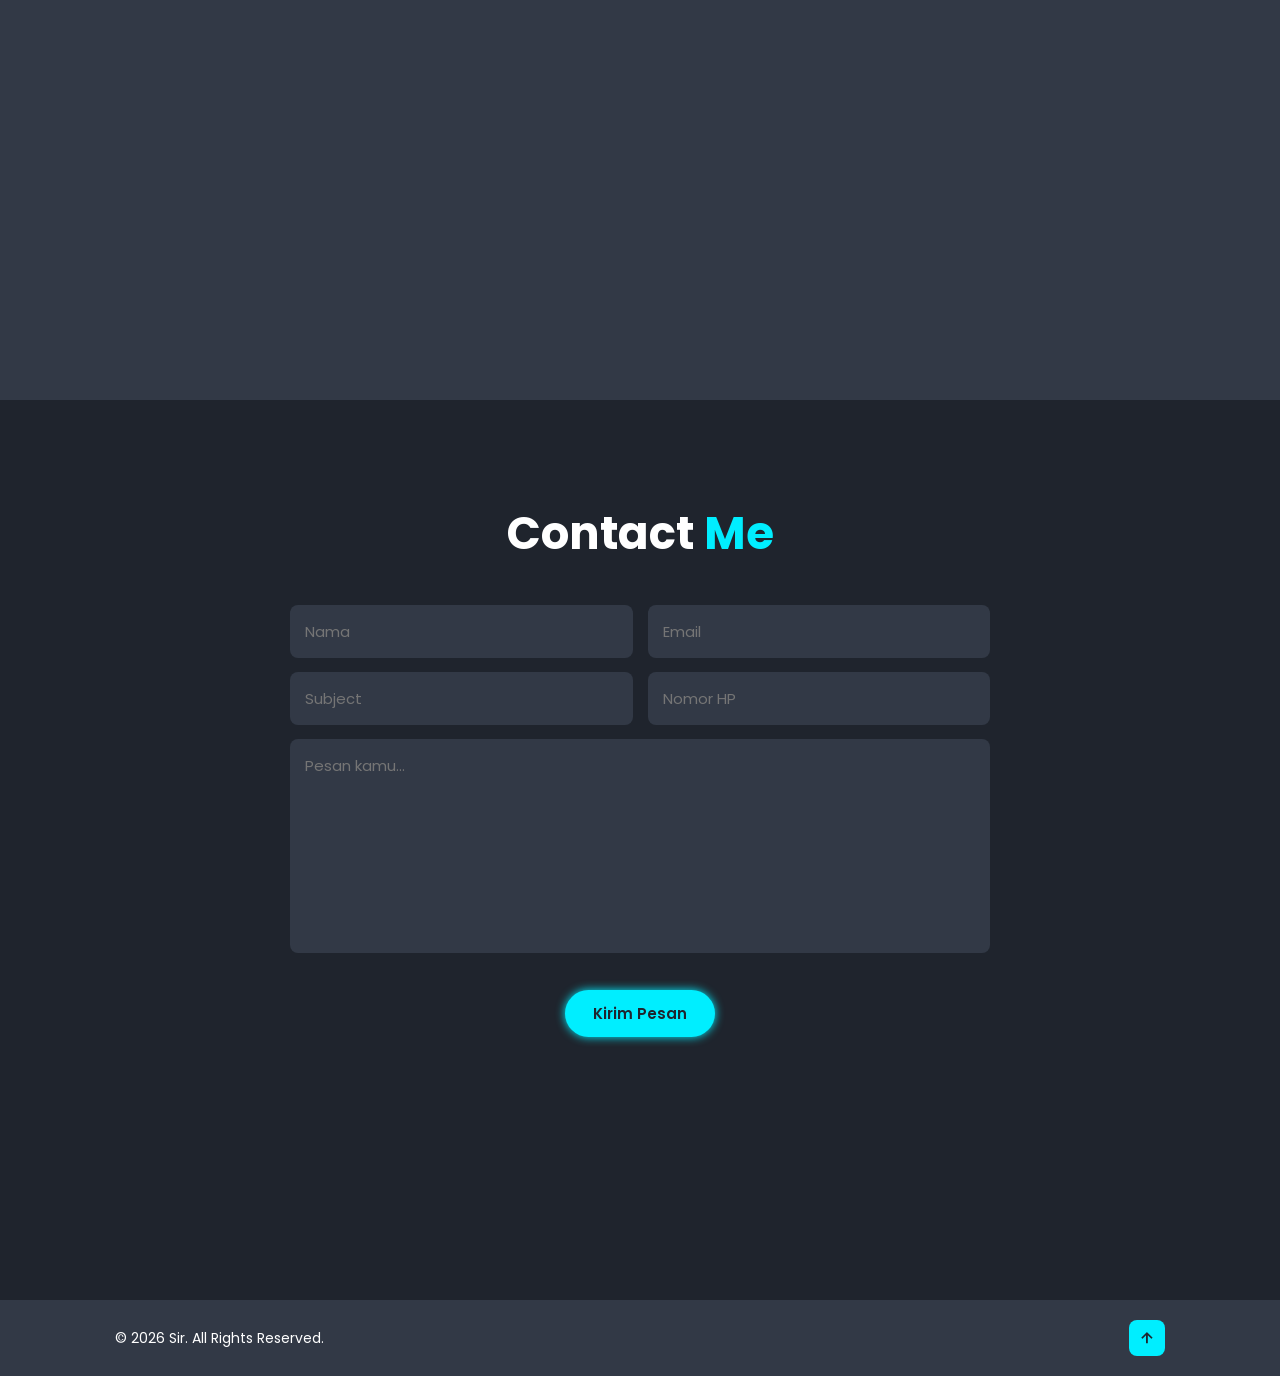
==== commit c30945e1: "Set project image filename to project.img" ====
--- a/index.html
+++ b/index.html
@@ -131,7 +131,7 @@
             <a href="https://drive.google.com/drive/folders/1ogwIkoprTf-00N6J4HQ67AAacY0XNGYT"
                 class="portfolio-box reveal" target="_blank">
 
-                <img src="your-project-image.jpg" alt="Project Portfolio" class="project-image">
+                <img src="project.img" alt="Project Portfolio" class="project-image">
 
                 <div class="portfolio-layer">
                     <h4>Project Portfolio</h4>
--- a/style.css
+++ b/style.css
@@ -329,6 +329,13 @@
     box-shadow: 0 0 2rem var(--main-color);
 }
 
+.project-image {
+    width: 100%;
+    height: 100%;
+    object-fit: cover;
+    display: block;
+}
+
 .project-icon i {
     font-size: 10rem;
     color: var(--main-color);
